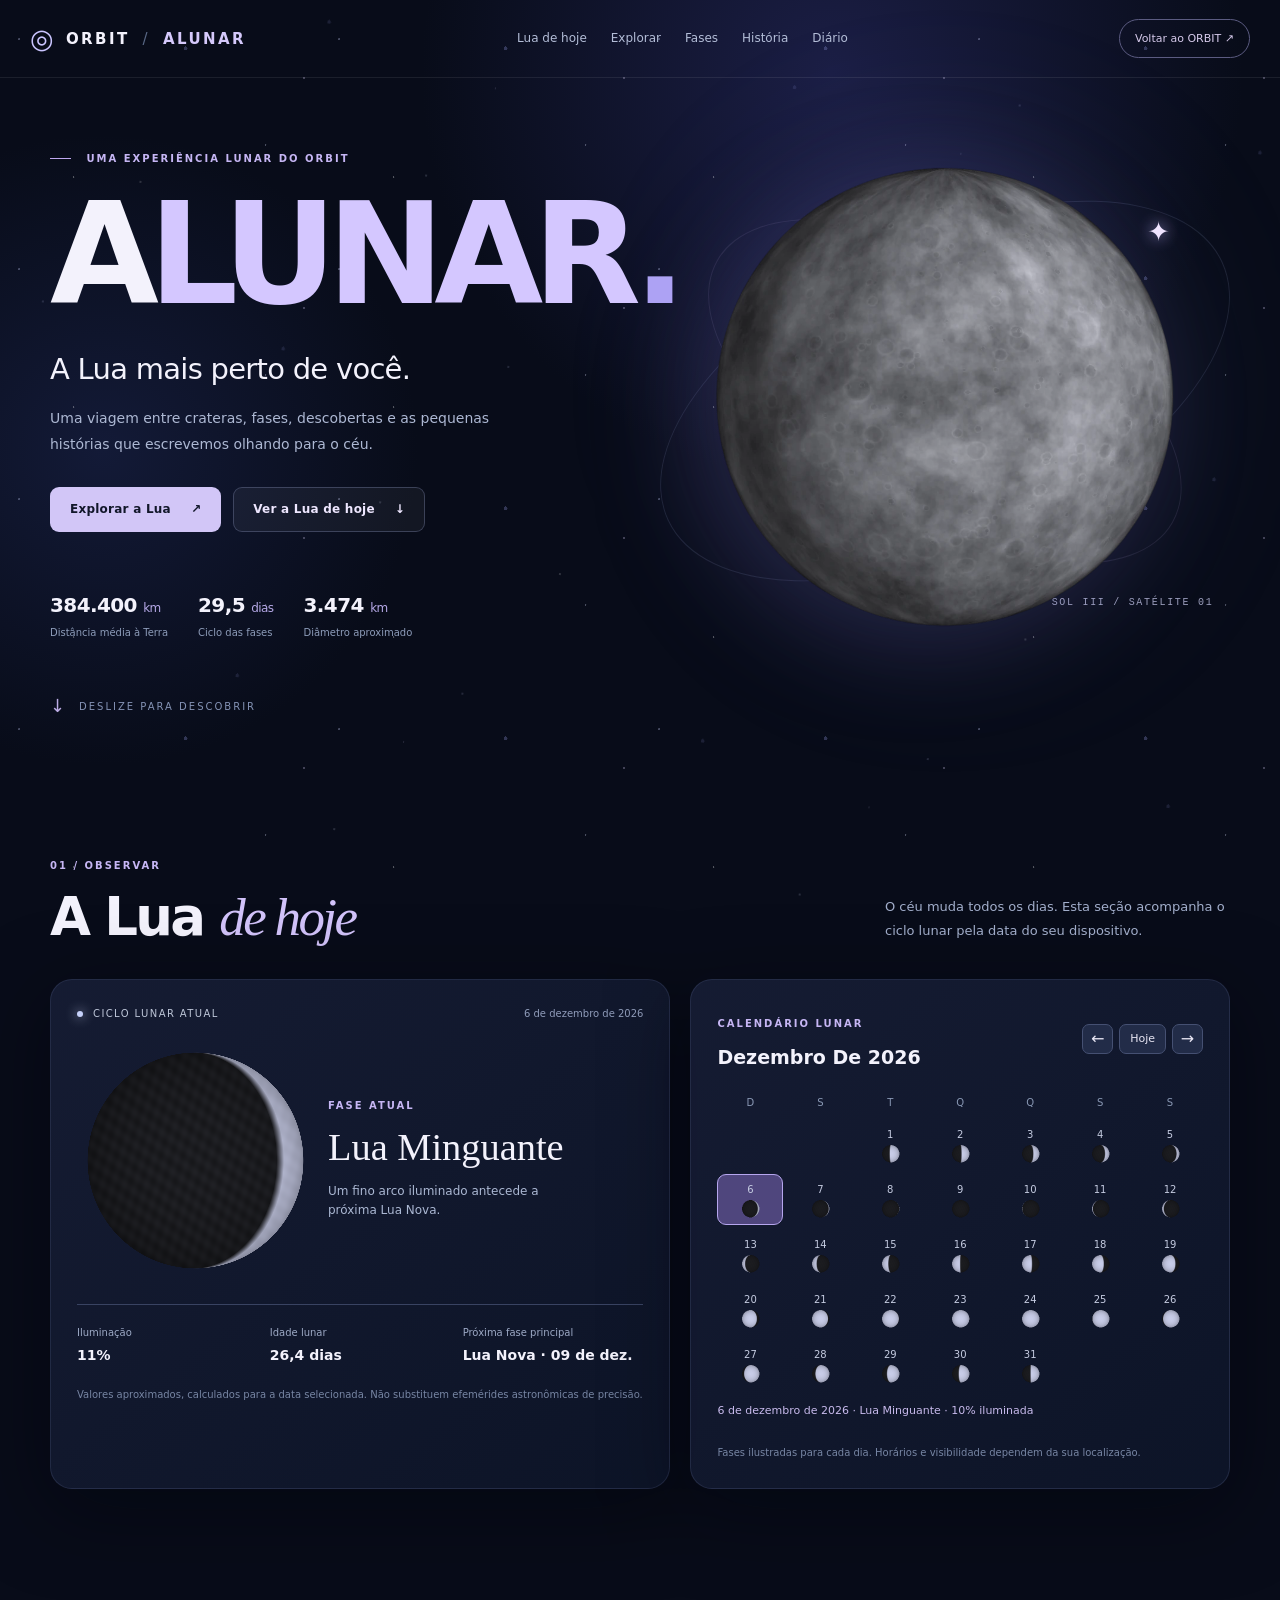
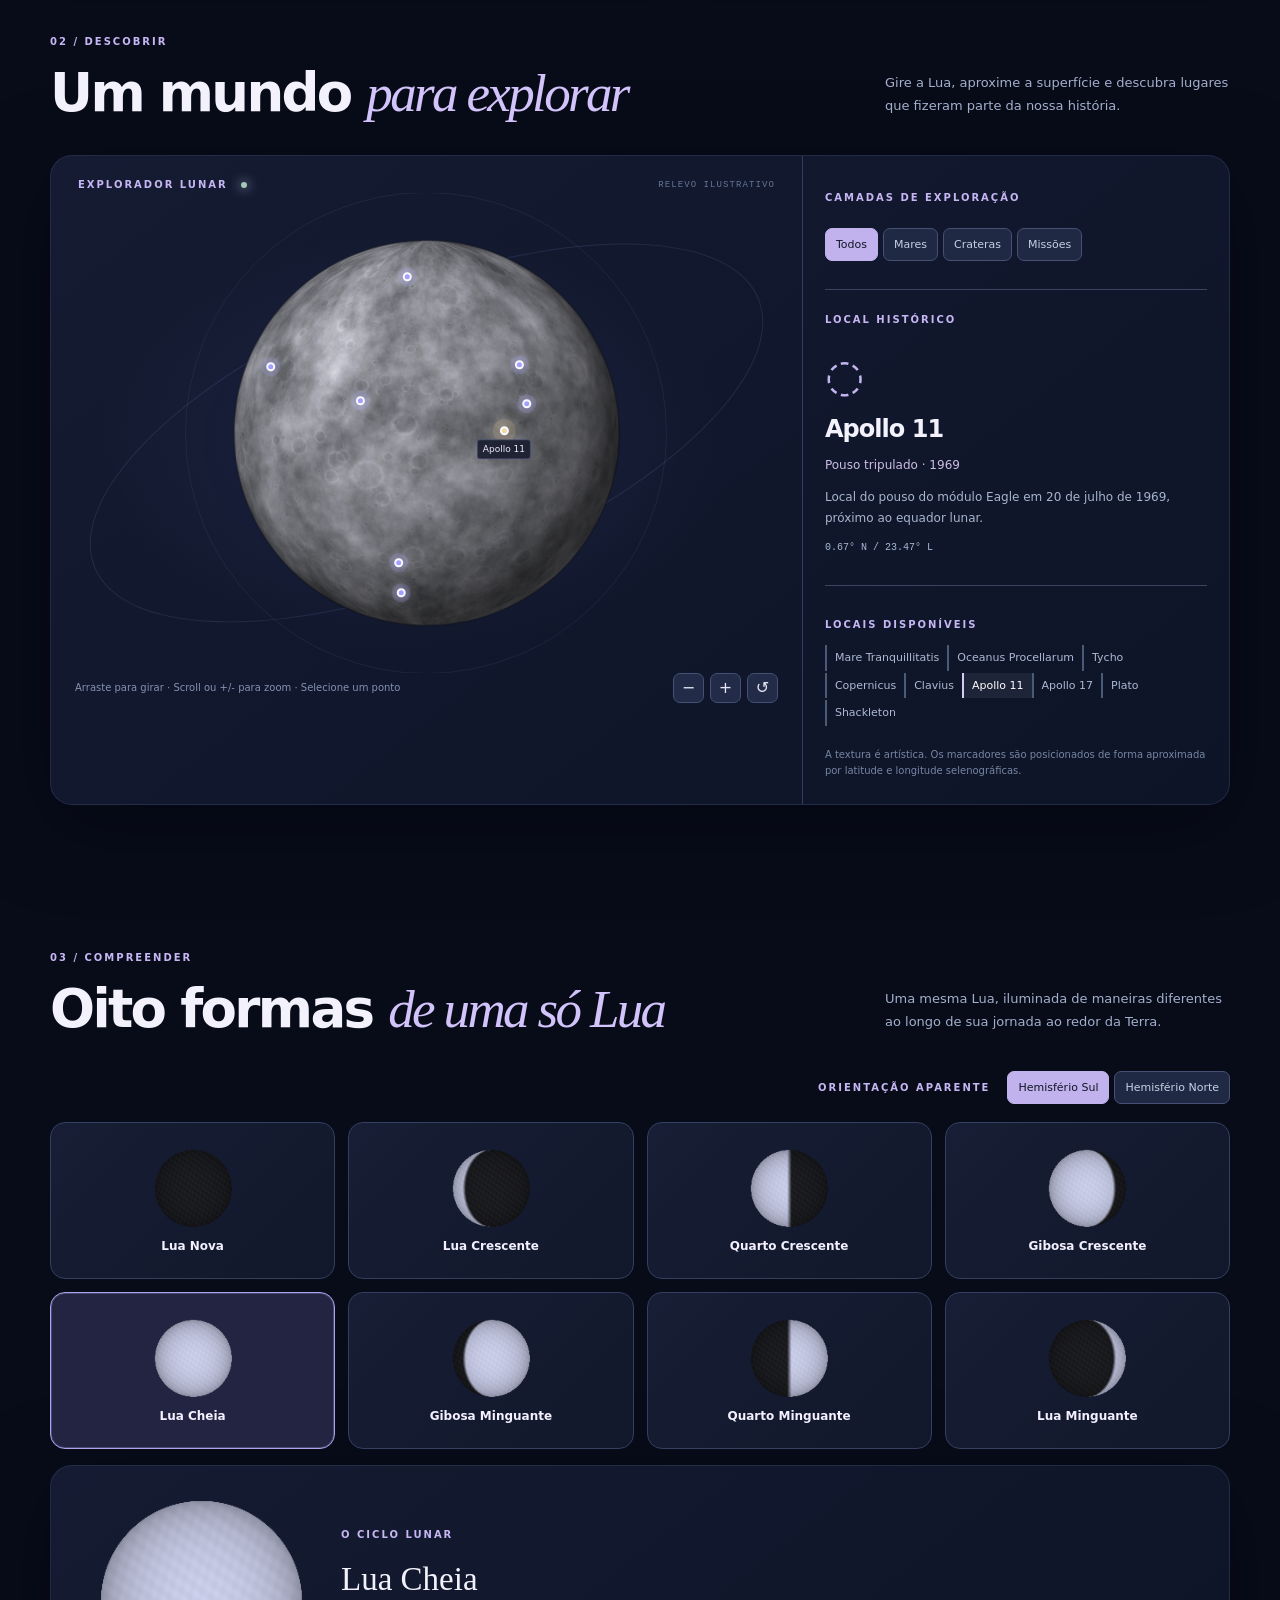
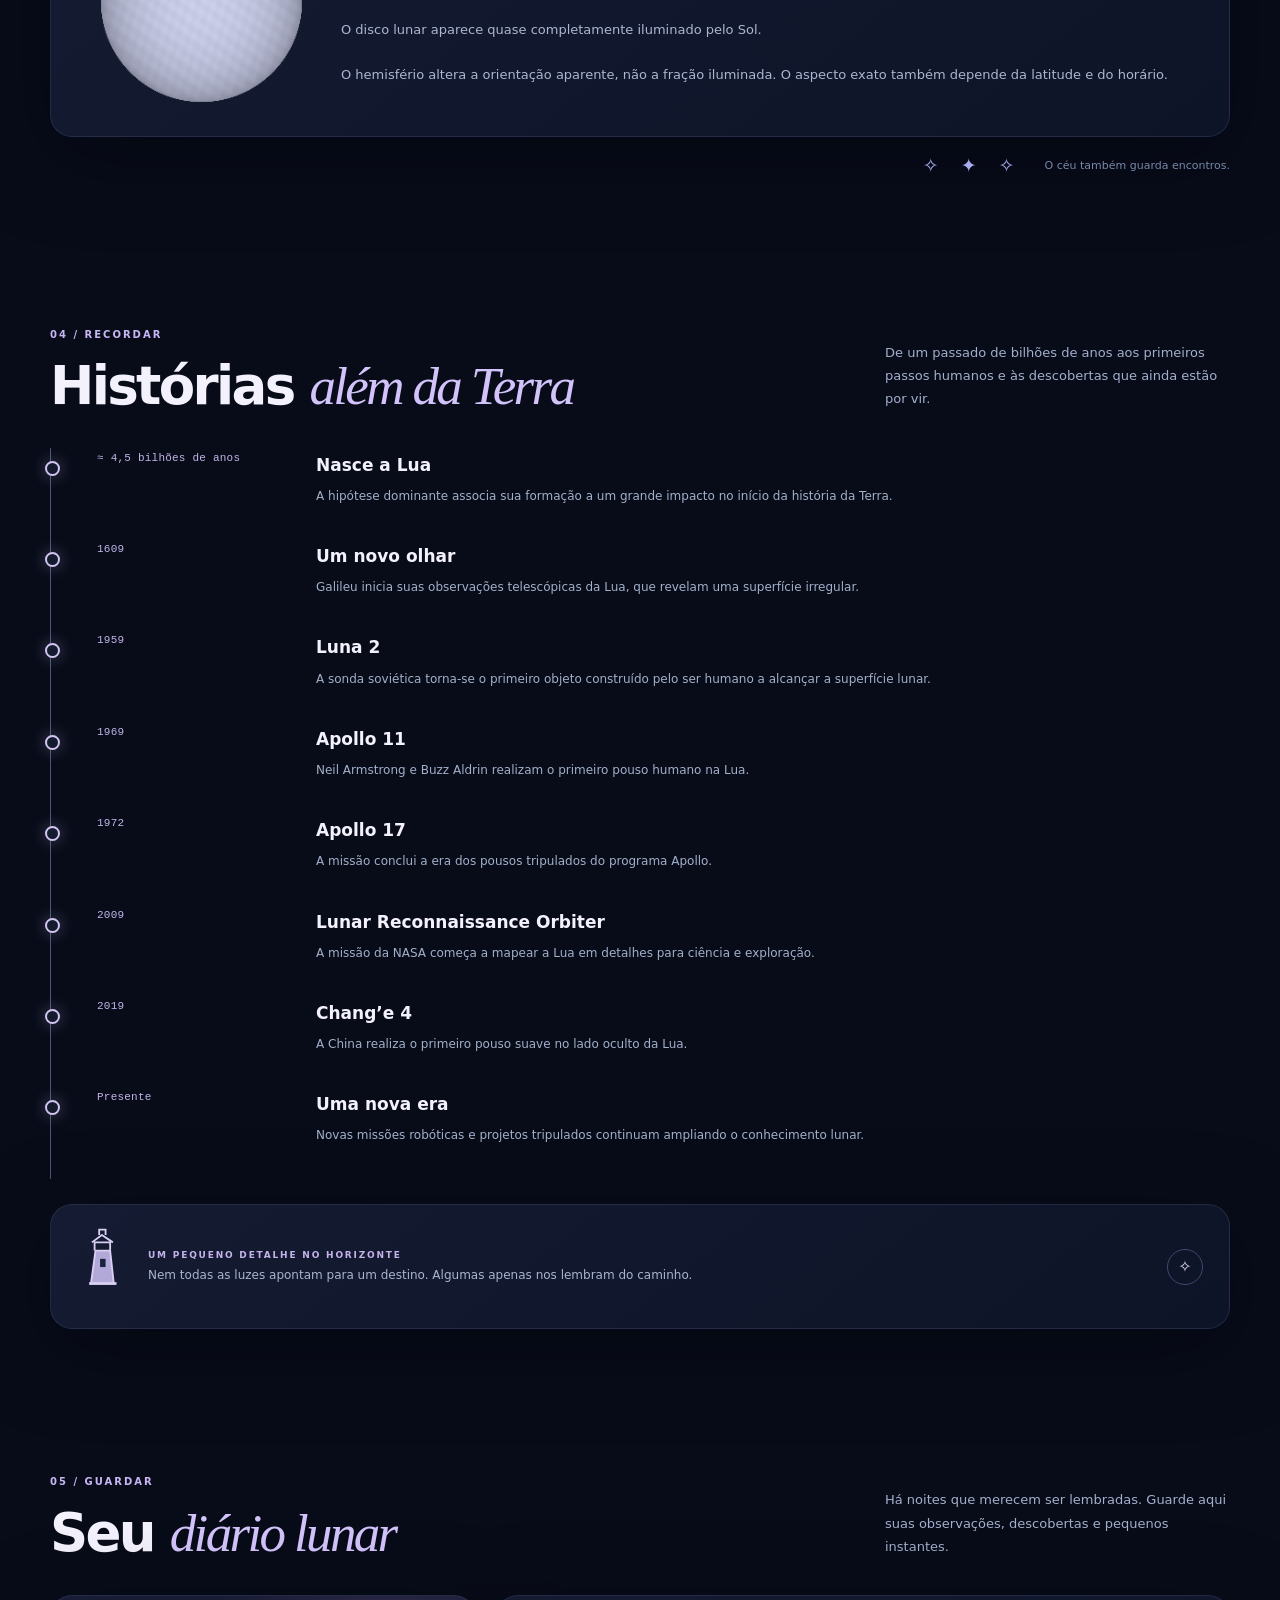
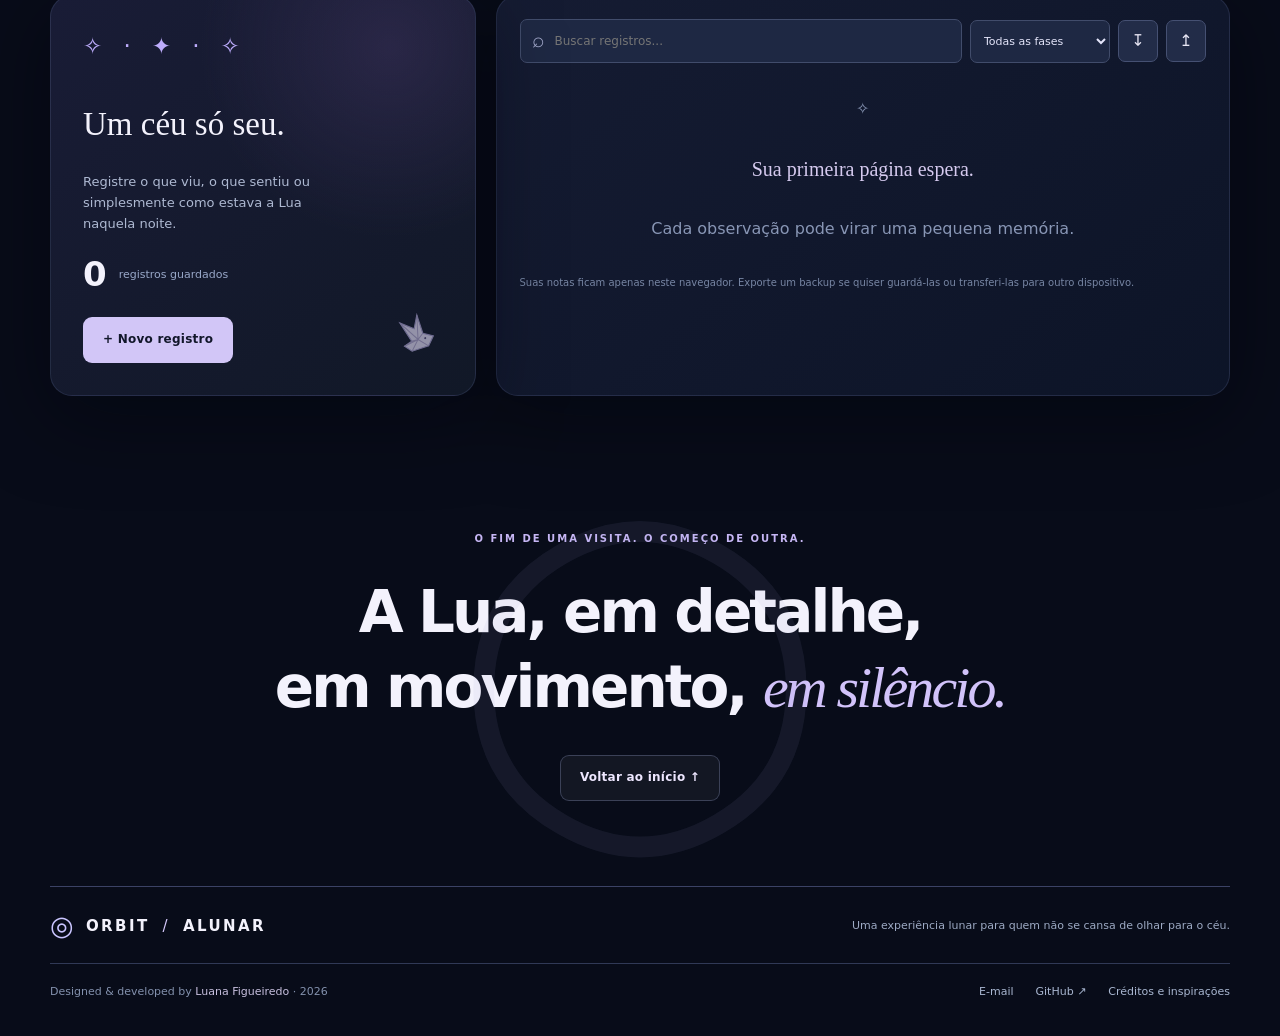
==== alunar/index.html @ 89019088 "Integra Alunar ao Orbit" ====
<!doctype html>
<html lang="pt-BR">
<head>
  <meta charset="UTF-8">
  <meta name="viewport" content="width=device-width, initial-scale=1">
  <meta name="theme-color" content="#080c19">
  <meta name="description" content="ALUNAR — uma experiência lunar do ORBIT. Explore a Lua em 3D, descubra as fases lunares e registre suas observações.">
  <title>ALUNAR — A experiência lunar do ORBIT</title>
  <link rel="icon" href="./assets/icon.svg" type="image/svg+xml">
  <link rel="stylesheet" href="./styles.css">
  <script type="module" src="./app.js"></script>
</head>
<body>
  <a class="skip" href="#main">Ir para o conteúdo</a>
  <div class="starfield" aria-hidden="true"></div>
  <header class="site-header" id="top">
    <a class="brand" href="/" aria-label="Voltar ao ORBIT"><span class="brand-orbit" aria-hidden="true">◎</span> ORBIT <span class="brand-divider">/</span> <span>ALUNAR</span></a>
    <nav class="site-nav" aria-label="Navegação ALUNAR">
      <a href="#hoje">Lua de hoje</a>
      <a href="#explorar">Explorar</a>
      <a href="#fases">Fases</a>
      <a href="#historia">História</a>
      <a href="#diario">Diário</a>
    </nav>
    <a class="nav-return" href="/">Voltar ao ORBIT <span aria-hidden="true">↗</span></a>
    <button class="mobile-menu" id="mobile-menu" type="button" aria-label="Abrir navegação" aria-controls="site-nav-mobile" aria-expanded="false">☰</button>
  </header>
  <nav class="mobile-nav" id="site-nav-mobile" aria-label="Navegação no celular" hidden>
    <a href="#hoje">Lua de hoje</a><a href="#explorar">Explorar</a><a href="#fases">Fases</a><a href="#historia">História</a><a href="#diario">Diário</a><a href="/">Voltar ao ORBIT</a>
  </nav>
  <main id="main">
    <section class="hero section-wrap" aria-labelledby="hero-title">
      <div class="hero-copy">
        <p class="eyebrow"><span class="mini-line"></span> UMA EXPERIÊNCIA LUNAR DO ORBIT</p>
        <h1 id="hero-title">A<span class="hero-accent">LUNAR</span><span class="hero-period">.</span></h1>
        <p class="hero-lead">A Lua mais perto de você.</p>
        <p class="hero-description">Uma viagem entre crateras, fases, descobertas e as pequenas histórias que escrevemos olhando para o céu.</p>
        <div class="hero-ctas">
          <a class="btn btn-primary" href="#explorar">Explorar a Lua <span aria-hidden="true">↗</span></a>
          <a class="btn btn-ghost" href="#hoje">Ver a Lua de hoje <span aria-hidden="true">↓</span></a>
        </div>
        <div class="hero-facts" aria-label="Dados gerais da Lua">
          <div><strong>384.400 <small>km</small></strong><span>Distância média à Terra</span></div>
          <div><strong>29,5 <small>dias</small></strong><span>Ciclo das fases</span></div>
          <div><strong>3.474 <small>km</small></strong><span>Diâmetro aproximado</span></div>
        </div>
      </div>
      <div class="hero-visual" aria-label="Representação ilustrativa da Lua">
        <div class="hero-halo"></div>
        <img class="hero-moon" src="./assets/hero-moon.webp" width="930" height="930" alt="Lua prateada com textura de crateras, em ilustração digital">
        <span class="hero-orbit orbit-one" aria-hidden="true"></span>
        <span class="hero-orbit orbit-two" aria-hidden="true"></span>
        <button type="button" id="note-star" class="special-star" aria-label="Uma pequena estrela diferente das outras. Descobrir mensagem pessoal" title="Uma estrela diferente">✦</button>
        <span class="hero-coordinate">SOL III / SATÉLITE 01</span>
      </div>
      <a class="scroll-hint" href="#hoje"><span aria-hidden="true">↓</span> DESLIZE PARA DESCOBRIR</a>
    </section>

    <section class="section-wrap content-section today-section" id="hoje" aria-labelledby="today-title">
      <div class="section-heading">
        <div><p class="eyebrow">01 / OBSERVAR</p><h2 id="today-title">A Lua <em>de hoje</em></h2></div>
        <p>O céu muda todos os dias. Esta seção acompanha o ciclo lunar pela data do seu dispositivo.</p>
      </div>
      <div class="today-grid">
        <article class="panel today-main">
          <div class="panel-overline"><span class="live-dot"></span> CICLO LUNAR ATUAL <span id="today-date"></span></div>
          <div class="today-display">
            <canvas id="today-phase" width="236" height="236" role="img" aria-label="Representação ilustrativa da fase lunar atual"></canvas>
            <div><p class="small-label">FASE ATUAL</p><h3 id="today-name">Calculando...</h3><p id="today-explanation" class="muted"></p></div>
          </div>
          <div class="today-stats">
            <div><span>Iluminação</span><strong id="today-light">—</strong></div>
            <div><span>Idade lunar</span><strong id="today-age">—</strong></div>
            <div><span>Próxima fase principal</span><strong id="today-next">—</strong></div>
          </div>
          <p class="scientific-note">Valores aproximados, calculados para a data selecionada. Não substituem efemérides astronômicas de precisão.</p>
        </article>
        <article class="panel calendar-panel">
          <div class="panel-top"><div><p class="small-label">CALENDÁRIO LUNAR</p><h3 id="calendar-title">—</h3></div><div class="calendar-actions"><button type="button" id="month-prev" aria-label="Mês anterior">←</button><button type="button" id="month-now" class="month-now">Hoje</button><button type="button" id="month-next" aria-label="Próximo mês">→</button></div></div>
          <div class="weekdays" aria-hidden="true"><span>D</span><span>S</span><span>T</span><span>Q</span><span>Q</span><span>S</span><span>S</span></div>
          <div class="calendar-days" id="calendar-days" role="group" aria-label="Selecione uma data para observar a Lua"></div>
          <p id="calendar-selection" class="calendar-selection" aria-live="polite"></p>
          <p class="scientific-note">Fases ilustradas para cada dia. Horários e visibilidade dependem da sua localização.</p>
        </article>
      </div>
    </section>

    <section class="section-wrap content-section explore-section" id="explorar" aria-labelledby="explore-title">
      <div class="section-heading"><div><p class="eyebrow">02 / DESCOBRIR</p><h2 id="explore-title">Um mundo <em>para explorar</em></h2></div><p>Gire a Lua, aproxime a superfície e descubra lugares que fizeram parte da nossa história.</p></div>
      <div class="explore-layout panel">
        <div class="globe-panel">
          <div class="globe-head"><span class="small-label">EXPLORADOR LUNAR <span class="status-dot"></span></span><span class="surface-disclaimer">RELEVO ILUSTRATIVO</span></div>
          <div class="globe-stage" id="globe-stage">
            <div class="globe-rings" aria-hidden="true"></div>
            <canvas id="globe" tabindex="0" aria-label="Lua interativa. Arraste para girar, use as setas do teclado para orientar e a roda do mouse para aproximar."></canvas>
            <div class="surface-markers" id="surface-markers"></div>
          </div>
          <div class="globe-bottom">
            <p>Arraste para girar · Scroll ou +/- para zoom · Selecione um ponto</p>
            <div class="globe-actions"><button id="globe-zoom-out" type="button" aria-label="Diminuir zoom">−</button><button id="globe-zoom-in" type="button" aria-label="Aumentar zoom">+</button><button id="globe-reset" type="button" aria-label="Reiniciar visualização">↺</button></div>
          </div>
        </div>
        <aside class="feature-panel" aria-labelledby="feature-title">
          <p class="small-label">CAMADAS DE EXPLORAÇÃO</p>
          <div class="filter-row" role="group" aria-label="Filtrar pontos de interesse">
            <button type="button" data-filter="all" class="active">Todos</button>
            <button type="button" data-filter="mare">Mares</button>
            <button type="button" data-filter="crater">Crateras</button>
            <button type="button" data-filter="mission">Missões</button>
          </div>
          <div class="feature-details"><p id="feature-type" class="eyebrow">PONTO DE INTERESSE</p><div class="feature-moon-symbol" aria-hidden="true">◌</div><h3 id="feature-title">Apollo 11</h3><p id="feature-subtitle" class="feature-subtitle">Pouso tripulado · 1969</p><p id="feature-copy">Local do primeiro pouso humano na Lua.</p><p id="feature-coordinates" class="coordinates">—</p></div>
          <div class="feature-list"><p class="small-label">LOCAIS DISPONÍVEIS</p><div id="feature-list"></div></div>
          <p class="scientific-note">A textura é artística. Os marcadores são posicionados de forma aproximada por latitude e longitude selenográficas.</p>
        </aside>
      </div>
    </section>

    <section class="section-wrap content-section phases-section" id="fases" aria-labelledby="phases-title">
      <div class="section-heading"><div><p class="eyebrow">03 / COMPREENDER</p><h2 id="phases-title">Oito formas <em>de uma só Lua</em></h2></div><p>Uma mesma Lua, iluminada de maneiras diferentes ao longo de sua jornada ao redor da Terra.</p></div>
      <div class="phase-controls"><span class="small-label">ORIENTAÇÃO APARENTE</span><div class="segmented" role="group" aria-label="Hemisfério de observação"><button type="button" data-hemisphere="south" class="active">Hemisfério Sul</button><button type="button" data-hemisphere="north">Hemisfério Norte</button></div></div>
      <div class="phase-grid" id="phase-grid"></div>
      <div class="phase-detail panel"><div class="phase-detail-moon"><canvas id="selected-phase" width="240" height="240" role="img" aria-label="Representação da fase selecionada"></canvas></div><div><p class="eyebrow">O CICLO LUNAR</p><h3 id="selected-phase-name">Lua Cheia</h3><p id="selected-phase-desc"></p><p class="scientific-note">O hemisfério altera a orientação aparente, não a fração iluminada. O aspecto exato também depende da latitude e do horário.</p></div></div>
      <div class="quiet-easter"><button type="button" class="easter-link" id="secret-constellation" aria-label="Observar duas estrelas discretas">✧ <span>✦</span> ✧</button><span>O céu também guarda encontros.</span></div>
    </section>

    <section class="section-wrap content-section history-section" id="historia" aria-labelledby="history-title">
      <div class="section-heading"><div><p class="eyebrow">04 / RECORDAR</p><h2 id="history-title">Histórias <em>além da Terra</em></h2></div><p>De um passado de bilhões de anos aos primeiros passos humanos e às descobertas que ainda estão por vir.</p></div>
      <div id="timeline" class="timeline"></div>
      <div class="lighthouse-panel panel"><span aria-hidden="true" class="lighthouse-illustration"><svg viewBox="0 0 52 70" width="48" height="64" fill="none"><path d="M15 64H40L36 28H20L15 64Z" fill="#B3A9D9" stroke="#D8CFF2" stroke-width="2"/><path d="M19 28V19H36V28M16 19L27 11L39 19" stroke="#D8CFF2" stroke-width="2" stroke-linejoin="round"/><path d="M24 11V5H31V11" stroke="#D8CFF2" stroke-width="2"/><path d="M28 46V37" stroke="#1C233D" stroke-width="6"/><path d="M13 64H43" stroke="#D8CFF2" stroke-width="3"/></svg></span><div><p class="small-label">UM PEQUENO DETALHE NO HORIZONTE</p><p>Nem todas as luzes apontam para um destino. Algumas apenas nos lembram do caminho.</p></div><button type="button" id="secret-lighthouse" class="icon-discovery" aria-label="Observar a luz distante">✧</button></div>
    </section>

    <section class="section-wrap content-section diary-section" id="diario" aria-labelledby="diary-title">
      <div class="section-heading"><div><p class="eyebrow">05 / GUARDAR</p><h2 id="diary-title">Seu <em>diário lunar</em></h2></div><p>Há noites que merecem ser lembradas. Guarde aqui suas observações, descobertas e pequenos instantes.</p></div>
      <div class="diary-layout">
        <div class="diary-intro panel"><span class="tiny-constellation" aria-hidden="true">✧ · ✦ · ✧</span><h3>Um céu só seu.</h3><p>Registre o que viu, o que sentiu ou simplesmente como estava a Lua naquela noite.</p><div class="diary-count"><strong id="diary-count">0</strong><span>registros guardados</span></div><button type="button" class="btn btn-primary" id="new-entry">+ Novo registro</button><button type="button" class="paper-rabbit" id="secret-origami" aria-label="Examinar pequeno origami entre as páginas" title="Um papel dobrado"><svg viewBox="0 0 80 75" width="48" height="48" aria-hidden="true"><path d="M29 42L21 7L40 24L52 4L51 36L66 46L53 59L24 58L15 46Z" fill="#D9D4ED" stroke="#9E96C6" stroke-width="2"/><path d="M21 7L40 43L52 4M29 42L40 43L51 36M40 43L53 59M15 46L40 43L24 58" stroke="#A59CC5" stroke-width="1.7" fill="none"/><circle cx="52" cy="45" r="1.7" fill="#4F4A76"/></svg></button></div>
        <div class="journal panel"><div class="journal-tools"><label class="search-field"><span aria-hidden="true">⌕</span><input id="journal-search" type="search" placeholder="Buscar registros..." aria-label="Buscar registros"></label><select id="journal-phase-filter" aria-label="Filtrar por fase lunar"><option value="all">Todas as fases</option></select><button type="button" class="icon-button" id="journal-export" title="Exportar registros" aria-label="Exportar registros">↧</button><button type="button" class="icon-button" id="journal-import" title="Importar registros" aria-label="Importar registros">↥</button><input type="file" id="journal-file" accept="application/json,.json" hidden></div><div id="journal-entries" class="journal-entries" aria-live="polite"></div><p class="scientific-note">Suas notas ficam apenas neste navegador. Exporte um backup se quiser guardá-las ou transferi-las para outro dispositivo.</p></div>
      </div>
    </section>

    <section class="closing section-wrap"><div class="closing-orbit" aria-hidden="true">◯</div><p class="eyebrow">O FIM DE UMA VISITA. O COMEÇO DE OUTRA.</p><h2>A Lua, em detalhe,<br>em movimento, <em>em silêncio.</em></h2><a href="#top" class="btn btn-ghost">Voltar ao início ↑</a></section>
  </main>
  <footer class="site-footer section-wrap"><div class="footer-top"><a href="/" class="brand"><span class="brand-orbit">◎</span> ORBIT <span class="brand-divider">/</span> ALUNAR</a><span>Uma experiência lunar para quem não se cansa de olhar para o céu.</span></div><div class="footer-bottom"><p>Designed &amp; developed by <strong>Luana Figueiredo</strong> · <span id="year"></span></p><div class="footer-links"><a href="mailto:luanafigueiredo.dev@gmail.com">E-mail</a><a href="https://github.com/luanafigdev" target="_blank" rel="noopener noreferrer">GitHub ↗</a><button type="button" id="open-credits">Créditos e inspirações</button></div></div></footer>

  <dialog id="note-modal" class="dialog note-dialog" aria-labelledby="note-title"><button class="dialog-close" type="button" data-close aria-label="Fechar">×</button><span class="note-moon" aria-hidden="true">☾</span><p class="eyebrow">UMA NOTA DE QUEM CRIOU ESTE UNIVERSO</p><h2 id="note-title">Para quem também ama a Lua.</h2><blockquote>“Algumas pessoas me chamam de Lu. Outras, de Lua. Talvez por isso eu sempre tenha sentido que existe um pedacinho de mim lá no céu.”</blockquote><p class="note-signature">— Luana Figueiredo</p></dialog>

  <dialog id="secret-modal" class="dialog secret-dialog" aria-labelledby="secret-title"><button class="dialog-close" type="button" data-close aria-label="Fechar">×</button><p class="eyebrow">UMA DESCOBERTA ENTRE AS ESTRELAS</p><div id="secret-art" class="secret-art">✧</div><h2 id="secret-title"></h2><p id="secret-description"></p><div id="secret-progress" class="secret-progress"></div><div id="secret-complete" class="secret-complete" hidden><h3>Até a Lua.</h3><p>Uma pequena homenagem às histórias que nos fazem olhar para o céu de outra maneira.</p></div></dialog>

  <dialog id="entry-modal" class="dialog form-dialog" aria-labelledby="entry-title"><button type="button" data-close class="dialog-close" aria-label="Fechar">×</button><p class="eyebrow">DIÁRIO LUNAR</p><h2 id="entry-title">Nova observação</h2><form id="entry-form"><input id="entry-id" name="id" type="hidden"><label>Título<input id="entry-name" name="title" maxlength="90" required placeholder="Uma noite sob a Lua..."></label><label>Data<input id="entry-date" name="date" type="date" required></label><p id="entry-phase-display" class="phase-preview">—</p><label>Como estava o céu?<select id="entry-sky" name="sky"><option>Limpo</option><option>Parcialmente nublado</option><option>Nublado</option><option>Chuvoso</option><option>Não observei o céu</option></select></label><label>Seu registro<textarea id="entry-text" name="content" rows="5" maxlength="2500" required placeholder="O que você quer guardar dessa noite?"></textarea></label><label>Etiquetas (separadas por vírgula)<input id="entry-tags" name="tags" maxlength="100" placeholder="céu, lembrança, descoberta"></label><label class="check-row"><input id="entry-fav" name="favorite" type="checkbox"> Marcar como favorito</label><div class="form-buttons"><button type="button" class="btn btn-ghost" data-close>Cancelar</button><button type="submit" class="btn btn-primary">Salvar registro</button></div></form></dialog>

  <dialog id="credits-modal" class="dialog credits-dialog" aria-labelledby="credits-title"><button type="button" data-close class="dialog-close" aria-label="Fechar">×</button><p class="eyebrow">ORBIT / ALUNAR</p><h2 id="credits-title">Créditos</h2><p>Concepção, design e desenvolvimento: <strong>Luana Figueiredo</strong>.</p><p>Contato: <a href="mailto:luanafigueiredo.dev@gmail.com">luanafigueiredo.dev@gmail.com</a></p><p>GitHub: <a href="https://github.com/luanafigdev" target="_blank" rel="noopener noreferrer">github.com/luanafigdev</a></p><div class="credits-note"><strong>Uma homenagem discreta.</strong><p>Alguns detalhes escondidos nesta experiência são uma homenagem independente a <em>To the Moon</em>, de Freebird Games. ALUNAR não tem afiliação oficial com seus criadores. As artes, os textos e as interações desta seção são originais.</p></div><p class="scientific-note">A superfície lunar é uma ilustração procedural; as informações astronômicas são educativas e as fases calculadas são aproximadas.</p></dialog>
  <div id="toast" class="toast" role="status" aria-live="polite"></div>
</body>
</html>
---- alunar/styles.css ----
:root{color-scheme:dark;--bg:#080c19;--panel:#11182b;--panel-2:#141d35;--line:#303a58;--text:#f3f2fc;--muted:#a9b4ce;--dim:#7885a5;--accent:#c6b6f4;--accent-2:#8b89dc;--silver:#dae3f7;--radius:22px;--shadow:0 20px 80px #02030b80;font-family:Inter,ui-sans-serif,system-ui,-apple-system,"Segoe UI",sans-serif}*{box-sizing:border-box}html{scroll-behavior:smooth;scroll-padding-top:90px}body{margin:0;background:var(--bg);color:var(--text);min-width:320px;line-height:1.6}button,input,select,textarea{font:inherit}button{cursor:pointer}a{color:inherit;text-decoration:none}a:hover,button:hover{transition:background .2s,border-color .2s,color .2s,transform .2s}::selection{background:#a29bf399;color:#fff}:focus-visible{outline:2px solid #e4d8ff;outline-offset:3px}button:disabled{opacity:.45;cursor:not-allowed}[hidden]{display:none!important}.skip{position:absolute;top:-60px;left:20px;background:#eee;color:#111;padding:10px;z-index:999}.skip:focus{top:10px}.starfield{position:fixed;inset:0;z-index:-1;pointer-events:none;background:radial-gradient(circle at 65% 8%,#1b1e45 0,transparent 35%),radial-gradient(circle at 8% 50%,#131a37 0,transparent 25%),#080c19}.starfield:before,.starfield:after{content:"";position:absolute;inset:0;background-image:radial-gradient(1px 1px at 6% 17%,#cdd5ff 90%,transparent),radial-gradient(1px 1px at 23% 77%,#fff 90%,transparent),radial-gradient(2px 2px at 58% 21%,#8f94da 90%,transparent),radial-gradient(1px 1px at 83% 63%,#dfe7ff 90%,transparent),radial-gradient(1px 1px at 95% 34%,#c7bfe5 90%,transparent);background-size:320px 230px;opacity:.3}.starfield:after{background-size:470px 330px;transform:rotate(8deg);opacity:.15}.section-wrap{width:min(1180px,calc(100% - 72px));margin:0 auto}.site-header{height:78px;max-width:1320px;padding:0 30px;margin:auto;display:flex;align-items:center;gap:28px;border-bottom:1px solid #ffffff14;position:relative;z-index:5}.brand{font-weight:760;letter-spacing:.16em;font-size:15px;display:inline-flex;align-items:center;gap:10px;white-space:nowrap}.brand-orbit{font-size:27px;color:#cac5ff;font-weight:400;line-height:0}.brand-divider{color:#596885;font-weight:300;margin:0 3px}.brand span:last-child{color:#d5c9fb}.site-nav{display:flex;align-items:center;gap:24px;margin:auto;font-size:12px;color:#b3bdd7}.site-nav a:hover,.nav-return:hover,.footer-links a:hover,.footer-links button:hover{color:#fff}.nav-return{border:1px solid #5b5b81;padding:10px 15px;border-radius:99px;color:#d6caeb;font-size:11px;white-space:nowrap}.mobile-menu,.mobile-nav{display:none}.hero{position:relative;min-height:620px;display:grid;grid-template-columns:1.03fr .97fr;align-items:center;padding-top:28px;padding-bottom:77px}.hero-copy{position:relative;z-index:2}.eyebrow,.small-label{color:var(--accent);font-size:10px;letter-spacing:.2em;font-weight:700;text-transform:uppercase}.mini-line{width:21px;height:1px;display:inline-block;background:#bea8ef;vertical-align:middle;margin-right:10px}.hero h1{font-size:clamp(70px,11vw,144px);line-height:.99;letter-spacing:-.074em;font-weight:650;margin:18px 0 22px}.hero-accent{color:#d4c7ff}.hero-period{color:#ada2f4}.hero-lead{font-size:clamp(21px,2.4vw,29px);font-weight:500;letter-spacing:-.025em;margin:0 0 14px}.hero-description{max-width:470px;font-size:14px;line-height:1.85;color:#adb8d3;margin:0 0 29px}.hero-ctas,.hero-facts{display:flex;align-items:center;gap:12px;flex-wrap:wrap}.btn{display:inline-flex;justify-content:center;align-items:center;gap:20px;border-radius:9px;min-height:45px;padding:12px 19px;border:1px solid transparent;font-size:12px;font-weight:650;letter-spacing:.02em;cursor:pointer}.btn-primary{background:#d2c6f7;color:#12172a}.btn-primary:hover{background:#e6ddff;transform:translateY(-2px)}.btn-ghost{background:#ffffff0c;border-color:#727b9e6d;color:#eee7ff}.btn-ghost:hover{background:#ffffff16;border-color:#a5a5ca}.hero-facts{gap:30px;margin-top:57px}.hero-facts>div{display:flex;flex-direction:column;gap:4px}.hero-facts strong{font-size:20px;font-weight:650;letter-spacing:-.03em}.hero-facts small{font-size:12px;font-weight:500;color:#b6a9e7}.hero-facts span{font-size:10px;color:#8d9cb9}.hero-visual{min-height:570px;position:relative;display:grid;place-items:center}.hero-moon{width:min(103%,610px);height:auto;position:relative;z-index:1;filter:drop-shadow(-26px 17px 50px #7a68d62c)}.hero-halo{position:absolute;width:80%;height:80%;border-radius:50%;background:#828ac72a;filter:blur(80px)}.hero-orbit{position:absolute;border:1px solid #929ccb27;border-radius:50%;width:114%;height:54%;transform:rotate(-25deg)}.orbit-two{width:98%;height:45%;transform:rotate(30deg);border-color:#b6a7de1e}.hero-coordinate{position:absolute;bottom:12%;right:0;font:10px ui-monospace,monospace;letter-spacing:.17em;color:#9c9fbd}.special-star{position:absolute;right:7%;top:18%;z-index:3;background:none;border:0;color:#f0e4ff;font-size:27px;filter:drop-shadow(0 0 8px #bdb0ff);animation:twinkle 4s ease-in-out infinite}.special-star:hover{transform:scale(1.25)}.scroll-hint{position:absolute;bottom:32px;left:0;font-size:10px;color:#8493b5;letter-spacing:.2em;display:flex;gap:12px;align-items:center}.scroll-hint span{font-size:18px;color:#bcace5}.content-section{padding:95px 0 40px}.section-heading{display:flex;align-items:end;justify-content:space-between;gap:25px;margin-bottom:31px}.section-heading h2,.closing h2{font-size:clamp(31px,4.25vw,53px);line-height:1.15;font-weight:600;letter-spacing:-.05em;margin:13px 0 0}.section-heading h2 em,.closing h2 em{font-family:Georgia,serif;color:#d2c3fa;font-weight:400}.section-heading>p{font-size:13px;max-width:345px;color:#a3afcc;margin:0 0 6px;line-height:1.8}.panel{background:linear-gradient(142deg,#171d35e8,#0e1529e8);border:1px solid #39436278;border-radius:var(--radius);box-shadow:var(--shadow)}.today-grid{display:grid;grid-template-columns:1.15fr 1fr;gap:20px}.today-main,.calendar-panel{padding:26px}.panel-overline{display:flex;gap:10px;align-items:center;font-size:10px;letter-spacing:.14em;color:#bdc6d8}.panel-overline #today-date{margin-left:auto;letter-spacing:0;color:#909dbb}.live-dot,.status-dot{display:inline-block;width:6px;height:6px;border-radius:50%;background:#c6d1fa;box-shadow:0 0 12px #d4dcff}.today-display{display:flex;align-items:center;gap:15px;padding:20px 0 26px}.today-display canvas{width:min(48%,236px);height:auto}.today-display h3{font-family:Georgia,serif;font-size:clamp(28px,3vw,39px);line-height:1.2;margin:8px 0 10px;font-weight:400}.muted,.today-display p:not(.small-label){font-size:12px;color:#abb8d3;max-width:245px}.today-stats{display:grid;grid-template-columns:repeat(3,1fr);gap:12px;border-top:1px solid #394362;padding-top:20px}.today-stats>div{display:flex;flex-direction:column;gap:3px}.today-stats span{font-size:10px;color:#9daac6}.today-stats strong{font-size:14px;font-weight:600}.scientific-note{font-size:10px;color:#7786a4;line-height:1.65;margin:21px 0 0}.panel-top{display:flex;justify-content:space-between;gap:10px;align-items:center}.panel-top h3{font-size:19px;font-weight:580;margin:4px 0 0;text-transform:capitalize}.calendar-actions,.globe-actions{display:flex;gap:6px}.calendar-actions button,.globe-actions button,.icon-button{background:#222c48;border:1px solid #455072;color:#e8e6f4;border-radius:7px;min-width:31px;height:30px;padding:0 7px}.calendar-actions button:hover,.globe-actions button:hover,.icon-button:hover{background:#394468}.calendar-actions .month-now{font-size:11px;padding:0 10px}.weekdays,.calendar-days{display:grid;grid-template-columns:repeat(7,minmax(0,1fr));gap:4px;text-align:center}.weekdays{margin-top:23px;font-size:10px;color:#8998b4}.calendar-days{margin-top:8px}.day{background:none;border:1px solid transparent;border-radius:9px;min-height:51px;color:#c4cbe0;padding:4px 1px;display:flex;align-items:center;flex-direction:column;justify-content:center;gap:1px}.day:hover{background:#39405a}.day.is-today{border-color:#7f76c5}.day.is-selected{background:#4f467d;border-color:#b6a6ee}.day .date-number{font-size:10px}.day .phase-symbol{width:19px;height:19px;display:block}.calendar-selection{margin:12px 0 0;font-size:11px;color:#c8bbed;min-height:22px}.explore-layout{display:grid;grid-template-columns:minmax(0,1.5fr) minmax(280px,.85fr);gap:0;min-height:585px;overflow:hidden}.globe-panel{padding:21px 17px;border-right:1px solid #353c5f;min-width:0}.globe-head,.globe-bottom{display:flex;align-items:center;justify-content:space-between;gap:10px}.globe-head{padding:0 10px}.globe-head .status-dot{margin-left:8px;background:#a3cab6}.surface-disclaimer{font:9px ui-monospace,monospace;letter-spacing:.12em;color:#637696}.globe-stage{height:480px;position:relative;display:grid;place-items:center;overflow:hidden;isolation:isolate;background:radial-gradient(ellipse at 48% 52%,#32396555,transparent 59%)}.globe-stage:before{content:"";position:absolute;width:480px;height:480px;border:1px solid #5d66902a;border-radius:50%;pointer-events:none}.globe-rings{position:absolute;width:100%;height:60%;border:1px solid #7f8bc82a;border-radius:50%;transform:rotate(-22deg)}#globe,.surface-markers{position:absolute;inset:0;width:100%;height:100%}#globe{cursor:grab;touch-action:none;outline-offset:-3px}#globe:active{cursor:grabbing}#globe.globe-fallback{background:url('./assets/hero-moon.webp') center / contain no-repeat}.surface-markers{pointer-events:none}.surface-pin{position:absolute;transform:translate(-50%,-50%);border:0;background:transparent;color:#fff;display:flex;align-items:center;flex-direction:column;gap:4px;pointer-events:auto;white-space:nowrap;padding:7px}.pin-dot{width:9px;height:9px;border:2px solid #f9f9ff;background:#a2a0ff;border-radius:50%;box-shadow:0 0 0 5px #a6a2ff2a,0 0 11px #dfd7ff}.pin-name{background:#151a2bde;border:1px solid #5d668f9c;border-radius:3px;padding:2px 5px;font-size:9px;color:#eee9fa;opacity:0;transition:opacity .2s}.surface-pin:hover .pin-name,.surface-pin:focus-visible .pin-name,.surface-pin.active .pin-name{opacity:1}.surface-pin.active .pin-dot{background:#f1d9a2;box-shadow:0 0 0 7px #e8d0a22a,0 0 16px #f6d8a9}.globe-bottom{padding:0 7px}.globe-bottom p{font-size:10px;color:#8492b2;margin:0}.feature-panel{padding:24px 22px;min-width:0;display:flex;flex-direction:column}.filter-row{display:flex;gap:5px;flex-wrap:wrap;margin:12px 0 28px}.filter-row button,.segmented button{background:#202944;border:1px solid #465072;border-radius:7px;padding:7px 10px;font-size:11px;color:#c6d0e4}.filter-row button.active,.segmented button.active{background:#c1b2ed;color:#101627;border-color:#c1b2ed}.feature-details{border-top:1px solid #3a4360;border-bottom:1px solid #3a4360;padding:12px 0 22px;min-height:290px}.feature-moon-symbol{font-size:45px;color:#c2b4ee;line-height:1.7}.feature-details h3{font-size:24px;line-height:1.2;letter-spacing:-.04em;margin:0 0 5px}.feature-subtitle{color:#ccbde5;font-size:12px}.feature-details>p:not(.eyebrow):not(.feature-subtitle):not(.coordinates){font-size:12px;line-height:1.8;color:#a7b5ce}.coordinates{font:10px ui-monospace,monospace;color:#a8b9d9}.feature-list{margin-top:21px}.feature-list>div{max-height:140px;overflow:auto;display:flex;flex-direction:column;gap:5px;margin-top:8px}.feature-list button{background:none;color:#adb9d4;border:0;text-align:left;border-left:2px solid #4b5a76;font-size:11px;padding:4px 8px}.feature-list button:hover,.feature-list button.active{color:#fff;border-left-color:#d6cbf4;background:#ffffff10}.phase-controls{display:flex;gap:17px;align-items:center;justify-content:flex-end;margin-bottom:18px}.segmented{display:flex;gap:5px}.phase-grid{display:grid;grid-template-columns:repeat(4,1fr);gap:13px}.phase-card{background:linear-gradient(135deg,#171e35,#11182b);border:1px solid #354061;border-radius:15px;min-height:157px;display:flex;align-items:center;flex-direction:column;justify-content:center;color:#f4f0ff;gap:7px;padding:17px 8px}.phase-card canvas{height:84px;width:84px}.phase-card span{font-size:12px;font-weight:550}.phase-card:hover{border-color:#9f91d3;transform:translateY(-3px)}.phase-card.active{background:#232441;border-color:#aea3eb;box-shadow:0 0 0 1px #9a93d955 inset}.phase-detail{display:grid;grid-template-columns:220px 1fr;align-items:center;padding:25px 40px;gap:30px;margin-top:16px}.phase-detail-moon{display:grid;place-items:center}.phase-detail canvas{max-width:100%;height:auto}.phase-detail h3{font-family:Georgia,serif;font-size:33px;font-weight:400;margin:5px 0}.phase-detail p:not(.eyebrow){font-size:13px;line-height:1.8;color:#abb7d0}.quiet-easter{display:flex;gap:16px;align-items:center;justify-content:flex-end;margin-top:12px;font-size:11px;color:#7788a8}.easter-link{background:none;border:0;color:#a9adf0;letter-spacing:8px;font-size:19px}.easter-link:hover{color:#fff}.timeline{margin:0 0 25px;padding-left:16px;border-left:1px solid #4b5673}.timeline-item{position:relative;padding:4px 0 32px 30px;display:grid;grid-template-columns:195px 1fr;gap:24px}.timeline-item:before{content:"";position:absolute;left:-22px;top:13px;width:11px;height:11px;border:2px solid #d2c6f0;border-radius:50%;background:#141b2f;box-shadow:0 0 16px #b5b0e266}.timeline-year{font:11px ui-monospace,monospace;color:#c2b5e9;letter-spacing:.02em}.timeline-item h3{font-size:17px;font-weight:560;margin:0 0 6px}.timeline-item p{font-size:12px;color:#a2b0c9;line-height:1.85;margin:0;max-width:680px}.lighthouse-panel{display:flex;align-items:center;gap:23px;padding:20px 26px}.lighthouse-panel .lighthouse-illustration{font-size:43px;color:#b8b4dc}.lighthouse-panel p{margin:3px 0;font-size:12px;color:#aab4d0}.lighthouse-panel .small-label{font-size:9px;color:#c4b3eb}.icon-discovery{margin-left:auto;background:none;border:1px solid #45486d;color:#e5dcff;border-radius:50%;width:36px;height:36px}.diary-layout{display:grid;grid-template-columns:.84fr 1.45fr;gap:20px;align-items:stretch}.diary-intro{padding:32px;min-height:365px;display:flex;flex-direction:column;align-items:flex-start;position:relative;overflow:hidden;background:radial-gradient(circle at 80% 13%,#3e335e7d,transparent 39%),linear-gradient(145deg,#191c36,#111827)}.tiny-constellation{color:#bdacfc;letter-spacing:.3em;font-size:23px}.diary-intro h3{font-family:Georgia,serif;font-weight:400;font-size:33px;margin:33px 0 8px}.diary-intro>p{font-size:13px;max-width:255px;color:#aeb9d2}.diary-count{display:flex;gap:12px;align-items:center;margin:10px 0 26px}.diary-count strong{font-size:34px;line-height:1}.diary-count span{font-size:11px;color:#99a8c9}.paper-rabbit{position:absolute;right:26px;bottom:21px;border:0;background:none;color:#d7ccef;font-size:27px;transform:rotate(-20deg);opacity:.65}.paper-rabbit:hover{transform:rotate(0deg) scale(1.2);opacity:1}.journal{padding:23px;min-width:0}.journal-tools{display:flex;gap:8px;align-items:center;flex-wrap:wrap}.search-field{display:flex;gap:8px;align-items:center;background:#1e2843;border:1px solid #414c6b;border-radius:7px;padding:4px 11px;flex:1;min-width:120px}.search-field span{color:#a4aacc;font-size:21px}.search-field input{background:none;border:0;color:#eee;outline:0;min-width:0;width:100%;font-size:12px;height:33px}.journal-tools select{background:#1e2843;color:#e4e5fa;border:1px solid #414c6b;border-radius:7px;padding:0 9px;font-size:11px;height:43px;max-width:150px}.journal-tools .icon-button{height:42px;min-width:40px}.journal-entries{margin-top:21px;display:grid;gap:11px;max-height:500px;overflow:auto}.empty-journal{display:grid;place-items:center;gap:7px;min-height:170px;text-align:center;color:#8896b5}.empty-journal b{color:#d5caef;font-size:20px;font-family:Georgia,serif;font-weight:400}.journal-entry{border:1px solid #3d4965;border-radius:12px;padding:17px 18px;background:#151e33}.journal-entry-top{display:flex;align-items:center;justify-content:space-between;gap:10px}.journal-entry h4{margin:8px 0 4px;font-size:17px;font-weight:550}.journal-entry p{font-size:12px;color:#a7b4d0;margin:0;white-space:pre-wrap;overflow-wrap:anywhere}.journal-entry .entry-meta{font:10px ui-monospace,monospace;color:#b8abdf}.journal-entry .entry-actions{display:flex;gap:9px;align-items:center}.entry-actions button{border:0;background:none;color:#bdb2d5;font-size:11px}.entry-actions button:hover{color:#fff}.tag-list{display:flex;gap:5px;flex-wrap:wrap;margin-top:12px}.tag-list span{font-size:9px;border-radius:99px;border:1px solid #4e5a78;padding:3px 8px;color:#b8c4df}.closing{min-height:450px;display:flex;flex-direction:column;align-items:center;justify-content:center;text-align:center;position:relative}.closing h2{font-size:clamp(36px,5vw,58px);margin:18px 0 30px;line-height:1.3}.closing-orbit{position:absolute;font-size:330px;color:#9797d017;line-height:1;pointer-events:none}.site-footer{border-top:1px solid #3b4265;padding-top:27px;padding-bottom:36px}.footer-top,.footer-bottom{display:flex;justify-content:space-between;align-items:center;gap:18px;flex-wrap:wrap}.footer-top>span{font-size:11px;color:#9daac4}.footer-bottom{margin-top:25px;padding-top:19px;border-top:1px solid #303956}.footer-bottom p{font-size:11px;color:#8391ad;margin:0}.footer-bottom strong{font-weight:500;color:#c8c0df}.footer-links{display:flex;gap:22px;flex-wrap:wrap}.footer-links a,.footer-links button{color:#a9b7d1;font-size:11px;background:none;border:0;padding:0}.dialog{background:linear-gradient(145deg,#1c233d,#0c1427);border:1px solid #6b6695;border-radius:21px;box-shadow:0 30px 130px #03050ae8;color:var(--text);width:min(480px,calc(100% - 24px));max-height:88vh;overflow-y:auto;padding:39px;position:fixed}.dialog::backdrop{background:#050814c9;backdrop-filter:blur(10px)}.dialog-close{position:absolute;right:14px;top:12px;border:0;background:none;color:#b3b8d0;font-size:27px}.dialog h2{font-family:Georgia,serif;font-size:30px;font-weight:400;line-height:1.3;margin:10px 0 19px}.dialog p{color:#b6c1d9;font-size:13px;line-height:1.9}.note-dialog{text-align:center}.note-moon{display:block;font-size:58px;color:#dfd6f7;margin-bottom:12px}.note-dialog blockquote{font-family:Georgia,serif;color:#e0d4f4;font-style:italic;font-size:18px;line-height:1.8;margin:18px 0 23px}.note-signature{color:#d2c0ef!important}.secret-dialog{text-align:center}.secret-art{font-size:61px;color:#dac8ef;margin:0 0 15px}.secret-progress{font-size:12px;color:#afa2d4}.secret-complete{border-top:1px solid #4f5173;margin-top:20px;padding-top:16px}.secret-complete h3{font-family:Georgia,serif;font-size:25px;font-weight:400;color:#f5e9ff}.form-dialog label{display:flex;flex-direction:column;font-size:12px;color:#bcc6dd;gap:7px;margin:14px 0}.form-dialog input:not([type=checkbox]),.form-dialog textarea,.form-dialog select{background:#111a2e;border:1px solid #4d5776;border-radius:8px;min-height:43px;color:#f4f2ff;padding:10px 12px;width:100%;resize:vertical}.form-dialog .check-row{flex-direction:row;align-items:center;gap:10px}.form-dialog .check-row input{accent-color:#bba9ed}.form-buttons{display:flex;justify-content:flex-end;gap:10px;margin-top:20px}.phase-preview{font-size:11px!important;background:#252d48;padding:7px 12px;border-radius:8px}.credits-note{border:1px solid #555878;padding:15px;border-radius:11px;margin-top:17px;background:#ffffff08}.credits-note strong{font-size:12px}.credits-dialog a{color:#d5c4ff;text-decoration:underline}.toast{position:fixed;bottom:23px;left:50%;transform:translate(-50%,18px);background:#e3d5ff;color:#15142e;border-radius:12px;padding:11px 18px;opacity:0;pointer-events:none;font-size:12px;font-weight:560;z-index:50;transition:opacity .3s,transform .3s;max-width:min(90vw,450px);text-align:center;box-shadow:0 12px 45px #0009}.toast.visible{opacity:1;transform:translate(-50%,0)}@keyframes twinkle{0%,100%{opacity:.55}50%{opacity:1}}@media(max-width:1050px){.site-nav{gap:12px}.hero{min-height:560px}.hero-visual{min-height:490px}.hero-facts{gap:15px}.hero-facts strong{font-size:17px}.today-grid{grid-template-columns:1fr 1fr}.today-display{gap:5px}.today-main,.calendar-panel{padding:20px}.explore-layout{grid-template-columns:1.25fr .8fr}.feature-panel{padding:22px 15px}.globe-stage{height:430px}.phase-grid{grid-template-columns:repeat(4,1fr)}}@media(max-width:790px){.site-nav,.nav-return{display:none}.site-header{height:69px;padding:0 21px;justify-content:space-between}.mobile-menu{display:block;color:#e5dcff;border:1px solid #505574;background:#202741;border-radius:8px;font-size:20px;padding:3px 12px}.mobile-nav:not([hidden]){display:flex;position:relative;z-index:10;flex-direction:column;gap:0;background:#121930;padding:10px 24px;border-bottom:1px solid #383e5c}.mobile-nav a{padding:10px 5px;font-size:13px;color:#c3cbe1}.section-wrap{width:calc(100% - 40px)}.hero{grid-template-columns:1fr;padding-top:65px;min-height:auto}.hero-copy{text-align:center}.hero-copy .eyebrow{justify-content:center}.hero h1{font-size:clamp(80px,16vw,130px)}.hero-description{margin:0 auto 23px}.hero-ctas,.hero-facts{justify-content:center}.hero-facts{margin-top:30px;gap:25px}.hero-visual{min-height:420px;margin-top:-12px}.hero-moon{width:min(85%,510px)}.hero-coordinate{bottom:10%;right:13%}.special-star{right:18%;top:17%}.scroll-hint{bottom:35px}.content-section{padding-top:75px}.today-grid,.diary-layout{grid-template-columns:1fr}.today-display{justify-content:center}.explore-layout{grid-template-columns:1fr}.globe-panel{border-right:0;border-bottom:1px solid #353c5f}.globe-stage{height:460px}.feature-panel{display:grid;grid-template-columns:1fr 1fr;column-gap:20px}.feature-panel>.small-label,.filter-row,.feature-panel>.scientific-note{grid-column:1/-1}.feature-details{min-height:260px}.feature-list{margin-top:0}.feature-list>div{max-height:230px}.section-heading{align-items:start;flex-direction:column}.section-heading>p{max-width:600px}.phase-grid{grid-template-columns:repeat(4,1fr)}}@media(max-width:520px){.section-wrap{width:calc(100% - 30px)}.hero{padding-top:51px;padding-bottom:80px}.hero h1{font-size:75px;letter-spacing:-.07em}.hero-lead{font-size:21px}.hero-description{font-size:12px;line-height:1.8}.hero-ctas{gap:8px}.btn{font-size:11px;padding:12px 15px}.hero-facts{gap:14px}.hero-facts strong{font-size:15px}.hero-facts span{font-size:9px}.hero-visual{min-height:335px}.hero-moon{width:min(94%,420px)}.hero-coordinate{right:2%;font-size:8px}.special-star{right:7%}.content-section{padding-top:61px}.section-heading{gap:11px}.section-heading h2{font-size:36px}.today-main,.calendar-panel{padding:17px}.today-display{gap:6px}.today-display h3{font-size:24px}.today-display canvas{width:48%}.today-stats{grid-template-columns:repeat(3,1fr);gap:7px}.today-stats strong{font-size:12px}.today-stats span{font-size:9px}.panel-top h3{font-size:18px}.calendar-actions{gap:3px}.calendar-actions button{min-width:27px}.day{min-height:49px}.explore-layout{border-radius:16px}.globe-panel{padding:14px 9px}.globe-stage{height:340px}.globe-head,.globe-bottom{padding:0 2px}.surface-disclaimer{font-size:8px}.globe-bottom p{max-width:230px;font-size:9px}.pin-name{font-size:8px}.feature-panel{display:block}.feature-details{min-height:240px}.feature-list{margin-top:14px}.feature-list>div{max-height:135px}.phase-controls{justify-content:flex-start;align-items:flex-start;flex-direction:column;gap:6px}.phase-grid{grid-template-columns:repeat(2,1fr)}.phase-card{min-height:148px}.phase-detail{grid-template-columns:1fr;padding:16px 22px;gap:0;text-align:center}.phase-detail-moon canvas{width:155px;height:155px}.phase-detail h3{font-size:28px}.timeline-item{grid-template-columns:1fr;gap:5px;padding-left:21px}.timeline-item:before{left:-22px}.lighthouse-panel{gap:12px;padding:15px}.lighthouse-panel .lighthouse-illustration{font-size:27px}.diary-intro{min-height:300px}.journal{padding:14px}.journal-tools select{max-width:100%;flex:1}.form-dialog{padding:30px 22px}.dialog{padding:37px 23px}.footer-top,.footer-bottom{align-items:flex-start;flex-direction:column}.closing{min-height:370px}.closing h2{font-size:33px}.hero .eyebrow{font-size:9px}}@media(prefers-reduced-motion:reduce){*,*:before,*:after{animation-duration:.001ms!important;transition-duration:.001ms!important;scroll-behavior:auto!important}}
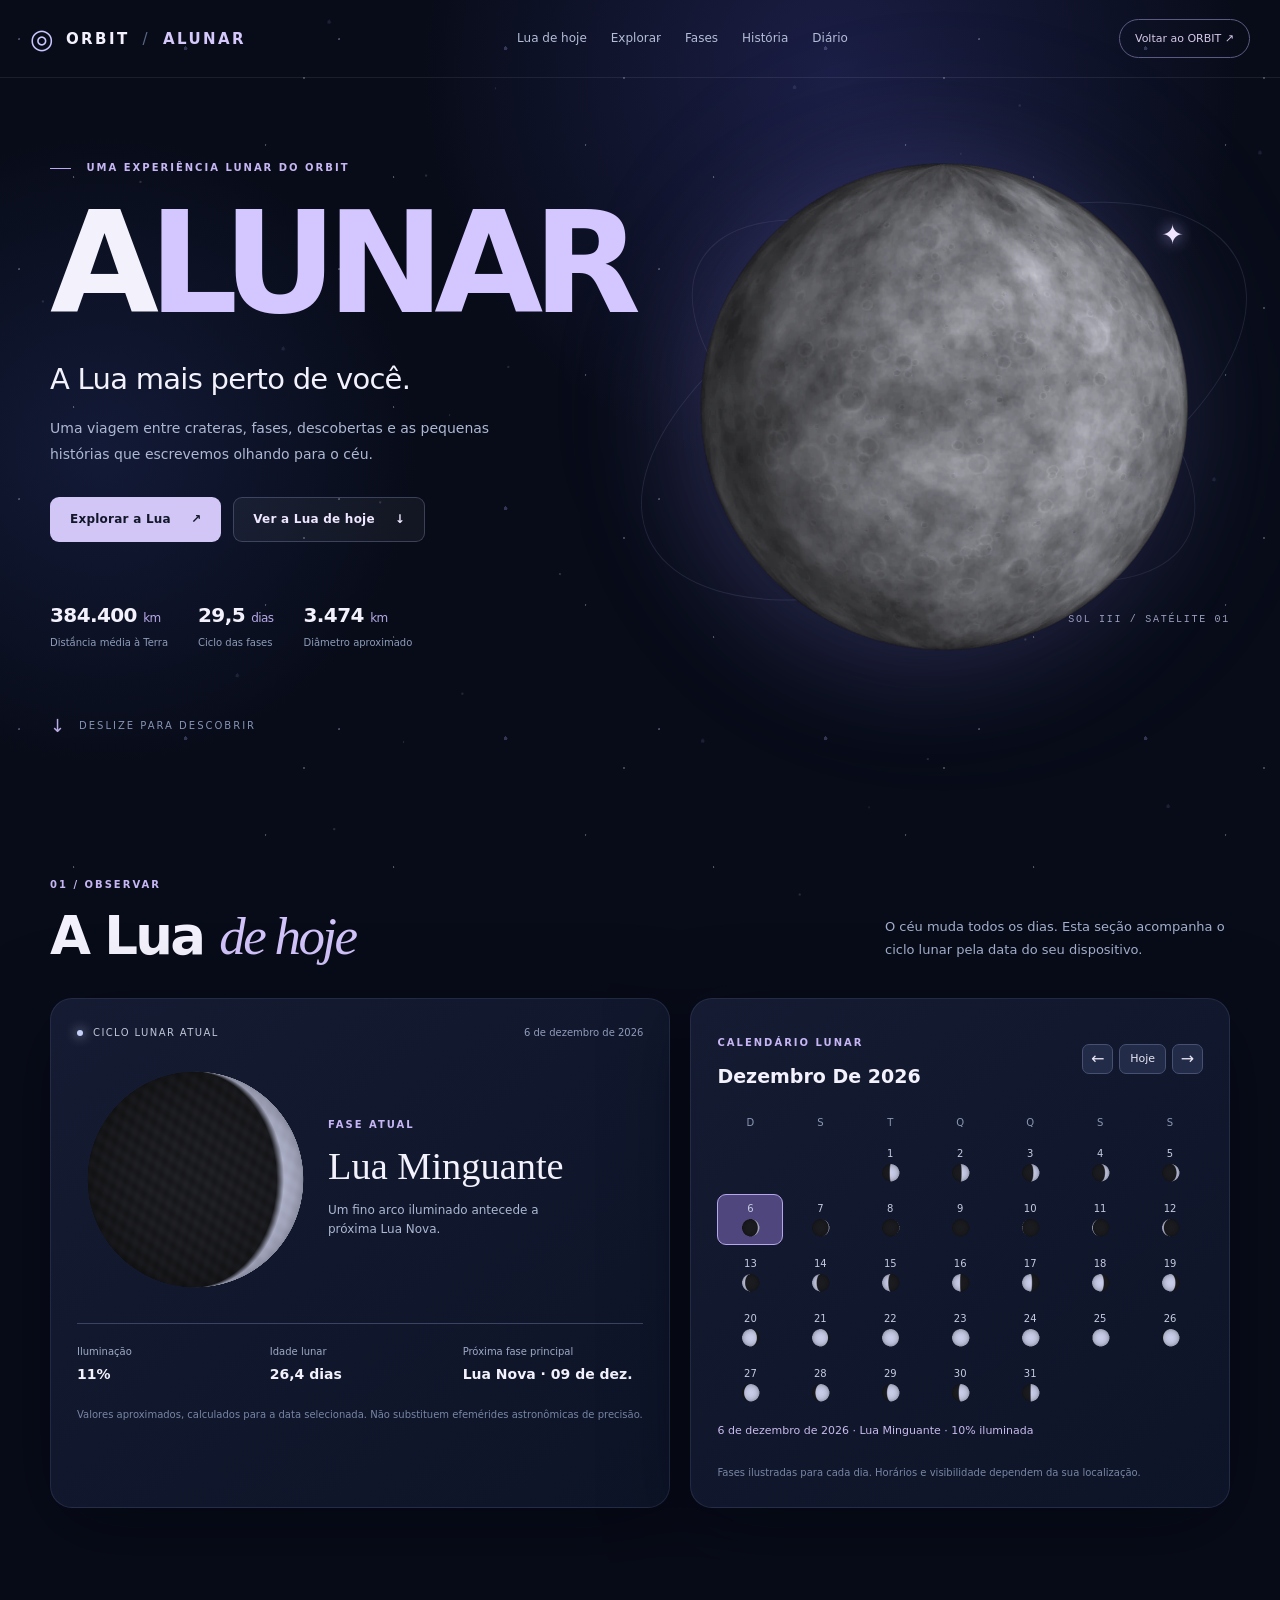
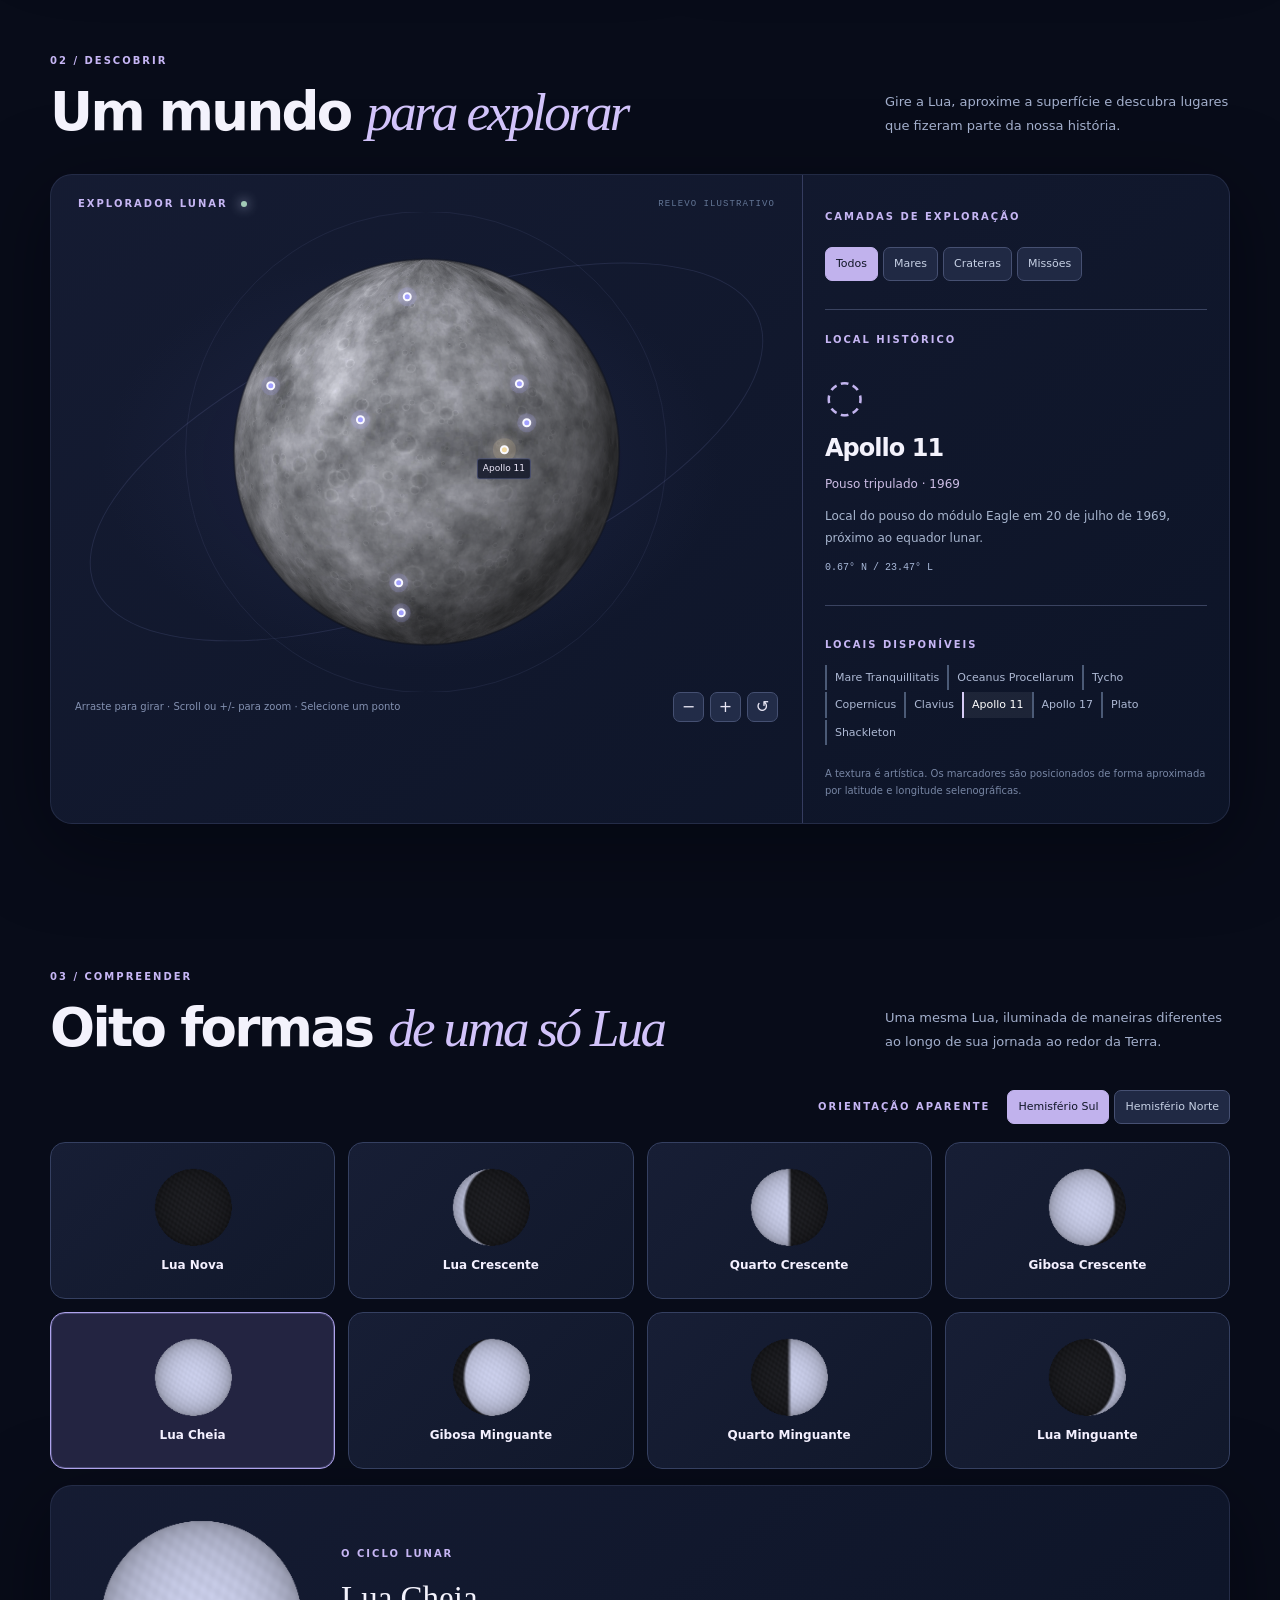
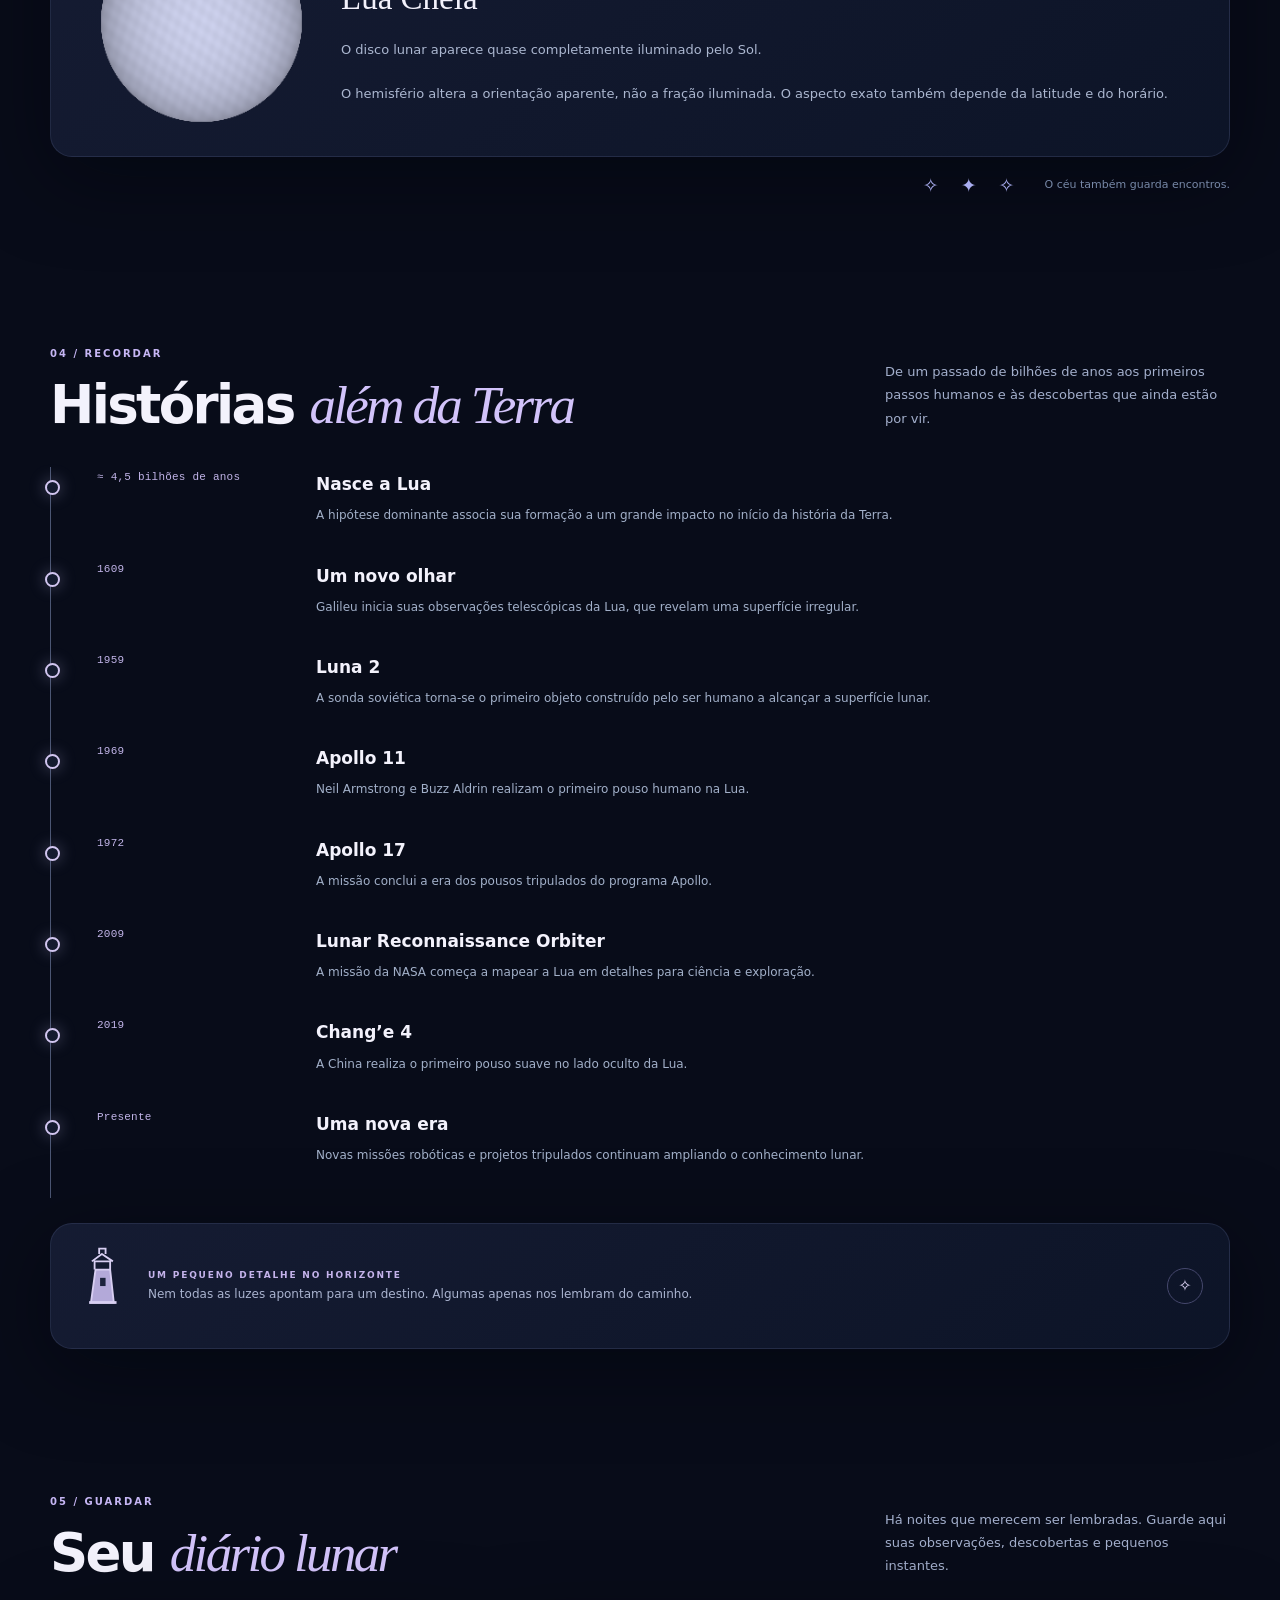
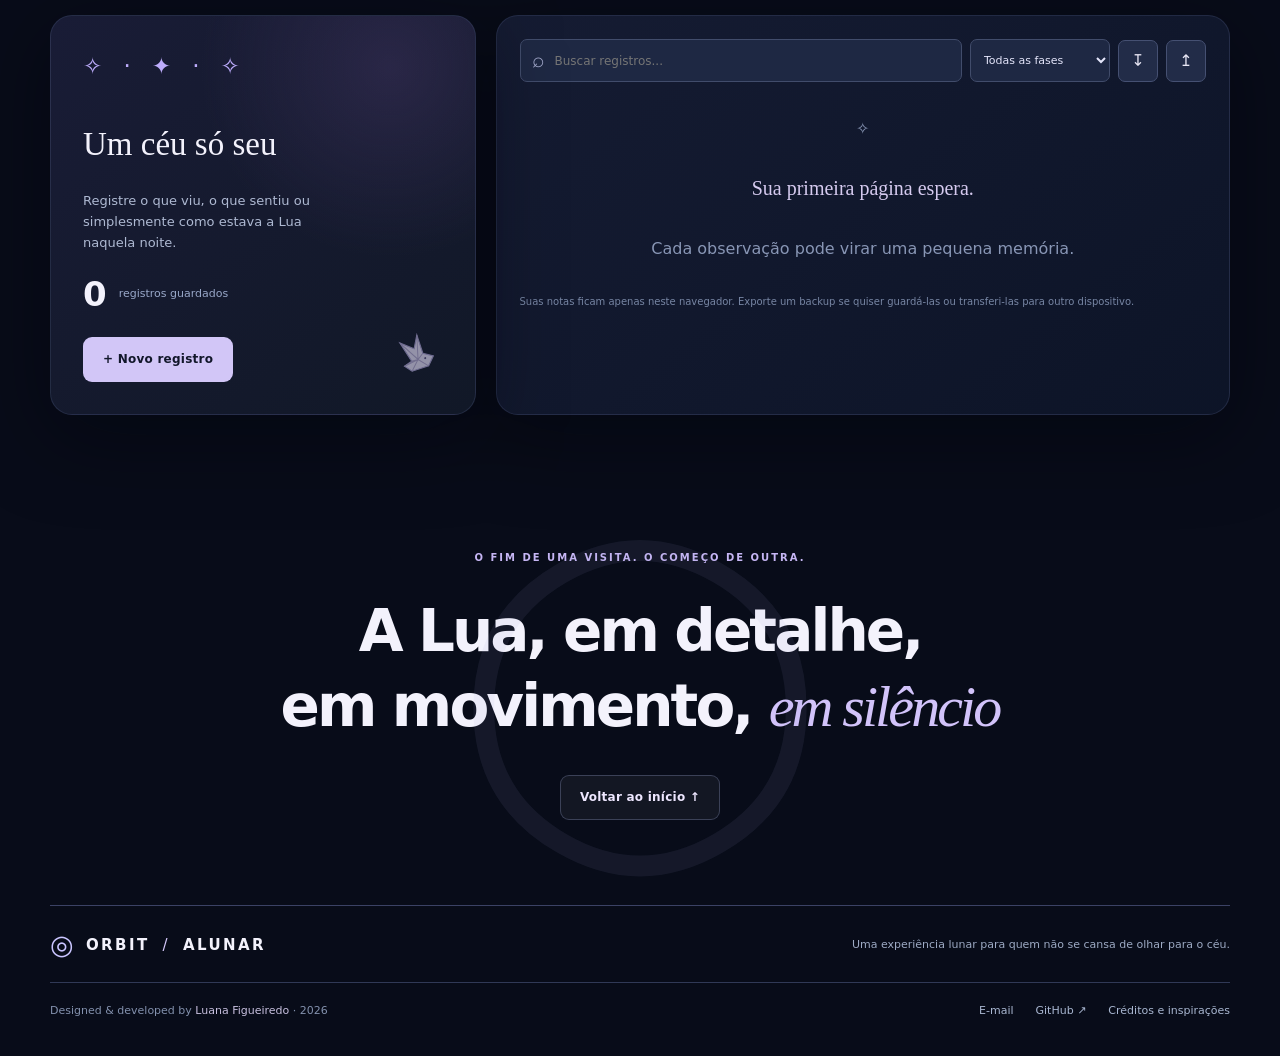
==== commit 81fd0dc0: "Integra AEON e atualiza ORBIT" ====
--- a/alunar/index.html
+++ b/alunar/index.html
@@ -14,7 +14,7 @@
   <a class="skip" href="#main">Ir para o conteúdo</a>
   <div class="starfield" aria-hidden="true"></div>
   <header class="site-header" id="top">
-    <a class="brand" href="/" aria-label="Voltar ao ORBIT"><span class="brand-orbit" aria-hidden="true">◎</span> ORBIT <span class="brand-divider">/</span> <span>ALUNAR</span></a>
+    <a class="brand" href="../" aria-label="Voltar ao ORBIT"><span class="brand-orbit" aria-hidden="true">◎</span> ORBIT <span class="brand-divider">/</span> <span>ALUNAR</span></a>
     <nav class="site-nav" aria-label="Navegação ALUNAR">
       <a href="#hoje">Lua de hoje</a>
       <a href="#explorar">Explorar</a>
@@ -22,17 +22,17 @@
       <a href="#historia">História</a>
       <a href="#diario">Diário</a>
     </nav>
-    <a class="nav-return" href="/">Voltar ao ORBIT <span aria-hidden="true">↗</span></a>
+    <a class="nav-return" href="../">Voltar ao ORBIT <span aria-hidden="true">↗</span></a>
     <button class="mobile-menu" id="mobile-menu" type="button" aria-label="Abrir navegação" aria-controls="site-nav-mobile" aria-expanded="false">☰</button>
   </header>
   <nav class="mobile-nav" id="site-nav-mobile" aria-label="Navegação no celular" hidden>
-    <a href="#hoje">Lua de hoje</a><a href="#explorar">Explorar</a><a href="#fases">Fases</a><a href="#historia">História</a><a href="#diario">Diário</a><a href="/">Voltar ao ORBIT</a>
+    <a href="#hoje">Lua de hoje</a><a href="#explorar">Explorar</a><a href="#fases">Fases</a><a href="#historia">História</a><a href="#diario">Diário</a><a href="../">Voltar ao ORBIT</a>
   </nav>
   <main id="main">
     <section class="hero section-wrap" aria-labelledby="hero-title">
       <div class="hero-copy">
         <p class="eyebrow"><span class="mini-line"></span> UMA EXPERIÊNCIA LUNAR DO ORBIT</p>
-        <h1 id="hero-title">A<span class="hero-accent">LUNAR</span><span class="hero-period">.</span></h1>
+        <h1 id="hero-title">A<span class="hero-accent">LUNAR</span></h1>
         <p class="hero-lead">A Lua mais perto de você.</p>
         <p class="hero-description">Uma viagem entre crateras, fases, descobertas e as pequenas histórias que escrevemos olhando para o céu.</p>
         <div class="hero-ctas">
@@ -132,18 +132,18 @@
     <section class="section-wrap content-section diary-section" id="diario" aria-labelledby="diary-title">
       <div class="section-heading"><div><p class="eyebrow">05 / GUARDAR</p><h2 id="diary-title">Seu <em>diário lunar</em></h2></div><p>Há noites que merecem ser lembradas. Guarde aqui suas observações, descobertas e pequenos instantes.</p></div>
       <div class="diary-layout">
-        <div class="diary-intro panel"><span class="tiny-constellation" aria-hidden="true">✧ · ✦ · ✧</span><h3>Um céu só seu.</h3><p>Registre o que viu, o que sentiu ou simplesmente como estava a Lua naquela noite.</p><div class="diary-count"><strong id="diary-count">0</strong><span>registros guardados</span></div><button type="button" class="btn btn-primary" id="new-entry">+ Novo registro</button><button type="button" class="paper-rabbit" id="secret-origami" aria-label="Examinar pequeno origami entre as páginas" title="Um papel dobrado"><svg viewBox="0 0 80 75" width="48" height="48" aria-hidden="true"><path d="M29 42L21 7L40 24L52 4L51 36L66 46L53 59L24 58L15 46Z" fill="#D9D4ED" stroke="#9E96C6" stroke-width="2"/><path d="M21 7L40 43L52 4M29 42L40 43L51 36M40 43L53 59M15 46L40 43L24 58" stroke="#A59CC5" stroke-width="1.7" fill="none"/><circle cx="52" cy="45" r="1.7" fill="#4F4A76"/></svg></button></div>
+        <div class="diary-intro panel"><span class="tiny-constellation" aria-hidden="true">✧ · ✦ · ✧</span><h3>Um céu só seu</h3><p>Registre o que viu, o que sentiu ou simplesmente como estava a Lua naquela noite.</p><div class="diary-count"><strong id="diary-count">0</strong><span>registros guardados</span></div><button type="button" class="btn btn-primary" id="new-entry">+ Novo registro</button><button type="button" class="paper-rabbit" id="secret-origami" aria-label="Examinar pequeno origami entre as páginas" title="Um papel dobrado"><svg viewBox="0 0 80 75" width="48" height="48" aria-hidden="true"><path d="M29 42L21 7L40 24L52 4L51 36L66 46L53 59L24 58L15 46Z" fill="#D9D4ED" stroke="#9E96C6" stroke-width="2"/><path d="M21 7L40 43L52 4M29 42L40 43L51 36M40 43L53 59M15 46L40 43L24 58" stroke="#A59CC5" stroke-width="1.7" fill="none"/><circle cx="52" cy="45" r="1.7" fill="#4F4A76"/></svg></button></div>
         <div class="journal panel"><div class="journal-tools"><label class="search-field"><span aria-hidden="true">⌕</span><input id="journal-search" type="search" placeholder="Buscar registros..." aria-label="Buscar registros"></label><select id="journal-phase-filter" aria-label="Filtrar por fase lunar"><option value="all">Todas as fases</option></select><button type="button" class="icon-button" id="journal-export" title="Exportar registros" aria-label="Exportar registros">↧</button><button type="button" class="icon-button" id="journal-import" title="Importar registros" aria-label="Importar registros">↥</button><input type="file" id="journal-file" accept="application/json,.json" hidden></div><div id="journal-entries" class="journal-entries" aria-live="polite"></div><p class="scientific-note">Suas notas ficam apenas neste navegador. Exporte um backup se quiser guardá-las ou transferi-las para outro dispositivo.</p></div>
       </div>
     </section>
 
-    <section class="closing section-wrap"><div class="closing-orbit" aria-hidden="true">◯</div><p class="eyebrow">O FIM DE UMA VISITA. O COMEÇO DE OUTRA.</p><h2>A Lua, em detalhe,<br>em movimento, <em>em silêncio.</em></h2><a href="#top" class="btn btn-ghost">Voltar ao início ↑</a></section>
+    <section class="closing section-wrap"><div class="closing-orbit" aria-hidden="true">◯</div><p class="eyebrow">O FIM DE UMA VISITA. O COMEÇO DE OUTRA.</p><h2>A Lua, em detalhe,<br>em movimento, <em>em silêncio</em></h2><a href="#top" class="btn btn-ghost">Voltar ao início ↑</a></section>
   </main>
-  <footer class="site-footer section-wrap"><div class="footer-top"><a href="/" class="brand"><span class="brand-orbit">◎</span> ORBIT <span class="brand-divider">/</span> ALUNAR</a><span>Uma experiência lunar para quem não se cansa de olhar para o céu.</span></div><div class="footer-bottom"><p>Designed &amp; developed by <strong>Luana Figueiredo</strong> · <span id="year"></span></p><div class="footer-links"><a href="mailto:luanafigueiredo.dev@gmail.com">E-mail</a><a href="https://github.com/luanafigdev" target="_blank" rel="noopener noreferrer">GitHub ↗</a><button type="button" id="open-credits">Créditos e inspirações</button></div></div></footer>
+  <footer class="site-footer section-wrap"><div class="footer-top"><a href="../" class="brand"><span class="brand-orbit">◎</span> ORBIT <span class="brand-divider">/</span> ALUNAR</a><span>Uma experiência lunar para quem não se cansa de olhar para o céu.</span></div><div class="footer-bottom"><p>Designed &amp; developed by <strong>Luana Figueiredo</strong> · <span id="year"></span></p><div class="footer-links"><a href="mailto:luanafigueiredo.dev@gmail.com">E-mail</a><a href="https://github.com/luanafigdev" target="_blank" rel="noopener noreferrer">GitHub ↗</a><button type="button" id="open-credits">Créditos e inspirações</button></div></div></footer>
 
-  <dialog id="note-modal" class="dialog note-dialog" aria-labelledby="note-title"><button class="dialog-close" type="button" data-close aria-label="Fechar">×</button><span class="note-moon" aria-hidden="true">☾</span><p class="eyebrow">UMA NOTA DE QUEM CRIOU ESTE UNIVERSO</p><h2 id="note-title">Para quem também ama a Lua.</h2><blockquote>“Algumas pessoas me chamam de Lu. Outras, de Lua. Talvez por isso eu sempre tenha sentido que existe um pedacinho de mim lá no céu.”</blockquote><p class="note-signature">— Luana Figueiredo</p></dialog>
+  <dialog id="note-modal" class="dialog note-dialog" aria-labelledby="note-title"><button class="dialog-close" type="button" data-close aria-label="Fechar">×</button><span class="note-moon" aria-hidden="true">☾</span><p class="eyebrow">UMA NOTA DE QUEM CRIOU ESTE UNIVERSO</p><h2 id="note-title">Para quem também ama a Lua</h2><blockquote>“Algumas pessoas me chamam de Lu. Outras, de Lua. Talvez por isso eu sempre tenha sentido que existe um pedacinho de mim lá no céu.”</blockquote><p class="note-signature">— Luana Figueiredo</p></dialog>
 
-  <dialog id="secret-modal" class="dialog secret-dialog" aria-labelledby="secret-title"><button class="dialog-close" type="button" data-close aria-label="Fechar">×</button><p class="eyebrow">UMA DESCOBERTA ENTRE AS ESTRELAS</p><div id="secret-art" class="secret-art">✧</div><h2 id="secret-title"></h2><p id="secret-description"></p><div id="secret-progress" class="secret-progress"></div><div id="secret-complete" class="secret-complete" hidden><h3>Até a Lua.</h3><p>Uma pequena homenagem às histórias que nos fazem olhar para o céu de outra maneira.</p></div></dialog>
+  <dialog id="secret-modal" class="dialog secret-dialog" aria-labelledby="secret-title"><button class="dialog-close" type="button" data-close aria-label="Fechar">×</button><p class="eyebrow">UMA DESCOBERTA ENTRE AS ESTRELAS</p><div id="secret-art" class="secret-art">✧</div><h2 id="secret-title"></h2><p id="secret-description"></p><div id="secret-progress" class="secret-progress"></div><div id="secret-complete" class="secret-complete" hidden><h3>Até a Lua</h3><p>Uma pequena homenagem às histórias que nos fazem olhar para o céu de outra maneira.</p></div></dialog>
 
   <dialog id="entry-modal" class="dialog form-dialog" aria-labelledby="entry-title"><button type="button" data-close class="dialog-close" aria-label="Fechar">×</button><p class="eyebrow">DIÁRIO LUNAR</p><h2 id="entry-title">Nova observação</h2><form id="entry-form"><input id="entry-id" name="id" type="hidden"><label>Título<input id="entry-name" name="title" maxlength="90" required placeholder="Uma noite sob a Lua..."></label><label>Data<input id="entry-date" name="date" type="date" required></label><p id="entry-phase-display" class="phase-preview">—</p><label>Como estava o céu?<select id="entry-sky" name="sky"><option>Limpo</option><option>Parcialmente nublado</option><option>Nublado</option><option>Chuvoso</option><option>Não observei o céu</option></select></label><label>Seu registro<textarea id="entry-text" name="content" rows="5" maxlength="2500" required placeholder="O que você quer guardar dessa noite?"></textarea></label><label>Etiquetas (separadas por vírgula)<input id="entry-tags" name="tags" maxlength="100" placeholder="céu, lembrança, descoberta"></label><label class="check-row"><input id="entry-fav" name="favorite" type="checkbox"> Marcar como favorito</label><div class="form-buttons"><button type="button" class="btn btn-ghost" data-close>Cancelar</button><button type="submit" class="btn btn-primary">Salvar registro</button></div></form></dialog>
 
